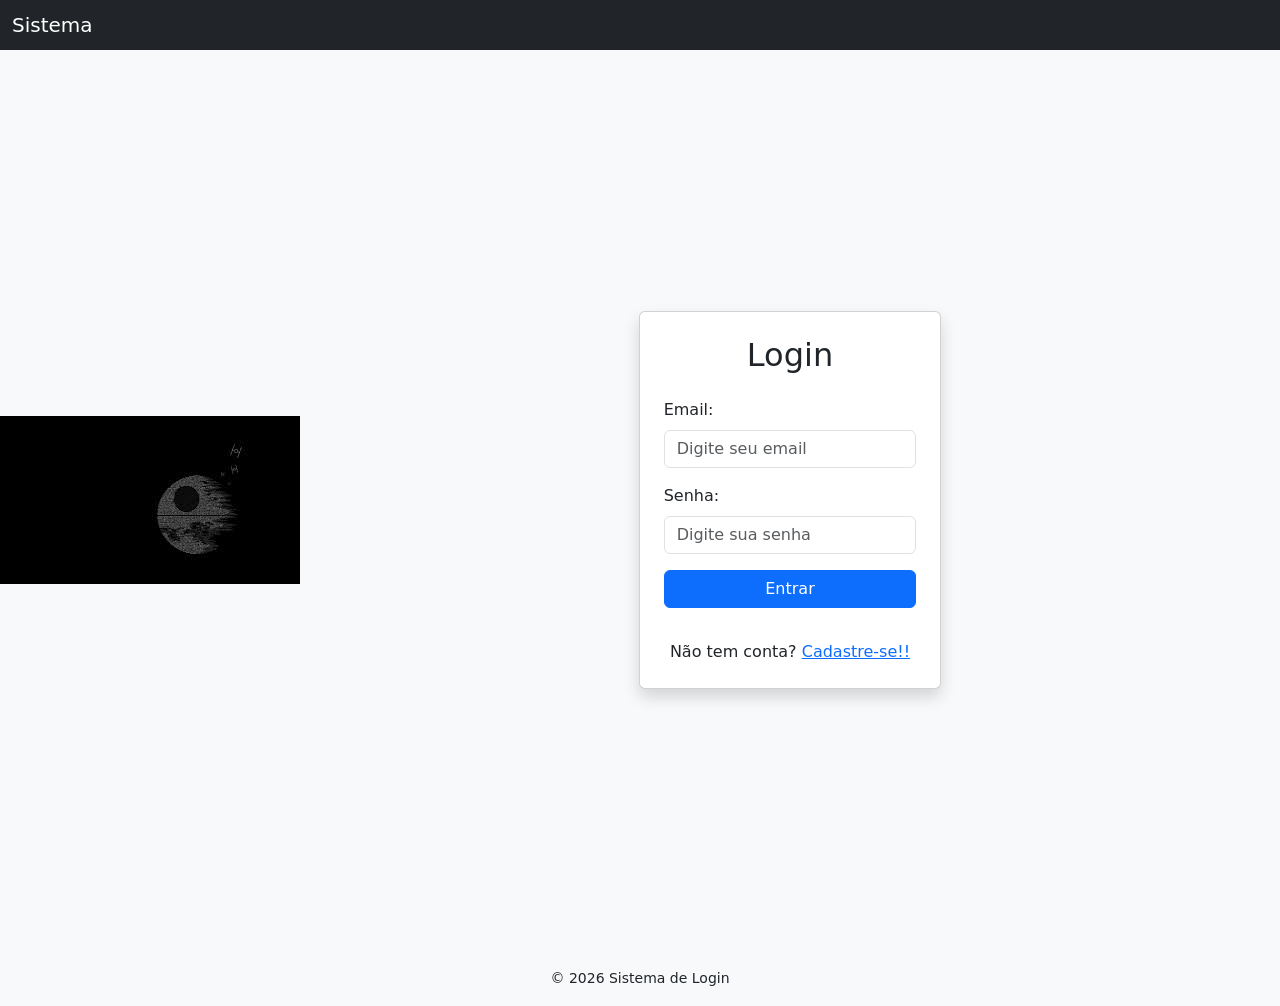
==== index.html @ c141e52c "add - adicionei uma nova pasta de imagens para começarmos a configurar o site" ====
<!DOCTYPE html>
<html lang="pt-br">
<head>
    <meta charset="UTF-8">
    <meta name="viewport" content="width=device-width, initial-scale=1.0">
    <title>Sistema de Login</title>

   
    <link href="https://cdn.jsdelivr.net/npm/bootstrap@5.3.3/dist/css/bootstrap.min.css" rel="stylesheet">
</head>

<body class="bg-light">

    <header>
        <nav class="navbar navbar-dark bg-dark">
            <div class="container-fluid">
                <span class="navbar-brand mb-0 h1">Sistema</span>
            </div>
        </nav>
    </header>

    <main class="d-flex justify-content-center align-items-center vh-100">
        <div>
            <img src="assets/estrela-da-morte" alt="">
        </div>
        <div class="container">
            <div class="row justify-content-center">
                <div class="col-md-4">

                    <div class="card shadow p-4">
                        <h2 class="text-center mb-4">Login</h2>

                        <form id="form-login">

                            <div class="mb-3">
                                <label for="email" class="form-label">Email:</label>
                                <input type="email" class="form-control" id="email" placeholder="Digite seu email">
                            </div>

                            <div class="mb-3">
                                <label for="senha" class="form-label">Senha:</label>
                                <input type="password" class="form-control" id="senha" placeholder="Digite sua senha">
                            </div>

                            <button id="botao-envio" type="submit" class="btn btn-primary w-100">
                                Entrar
                            </button>

                        </form>

                        <div id="mensagem" class="mt-3 text-center"></div>

                        <div class="text-center mt-3">
                            <p class="mb-0">Não tem conta? <a href="#" id="toggle">Cadastre-se!!</a></p>
                        </div>

                    </div>

                </div>
            </div>
        </div>
    </main>

    <footer class="text-center py-3">
        <small>© 2026 Sistema de Login</small>
    </footer>

    <script src="scripts/script.js"></script>
    <script src="https://cdn.jsdelivr.net/npm/bootstrap@5.3.3/dist/js/bootstrap.bundle.min.js"></script>

</body>
</html>
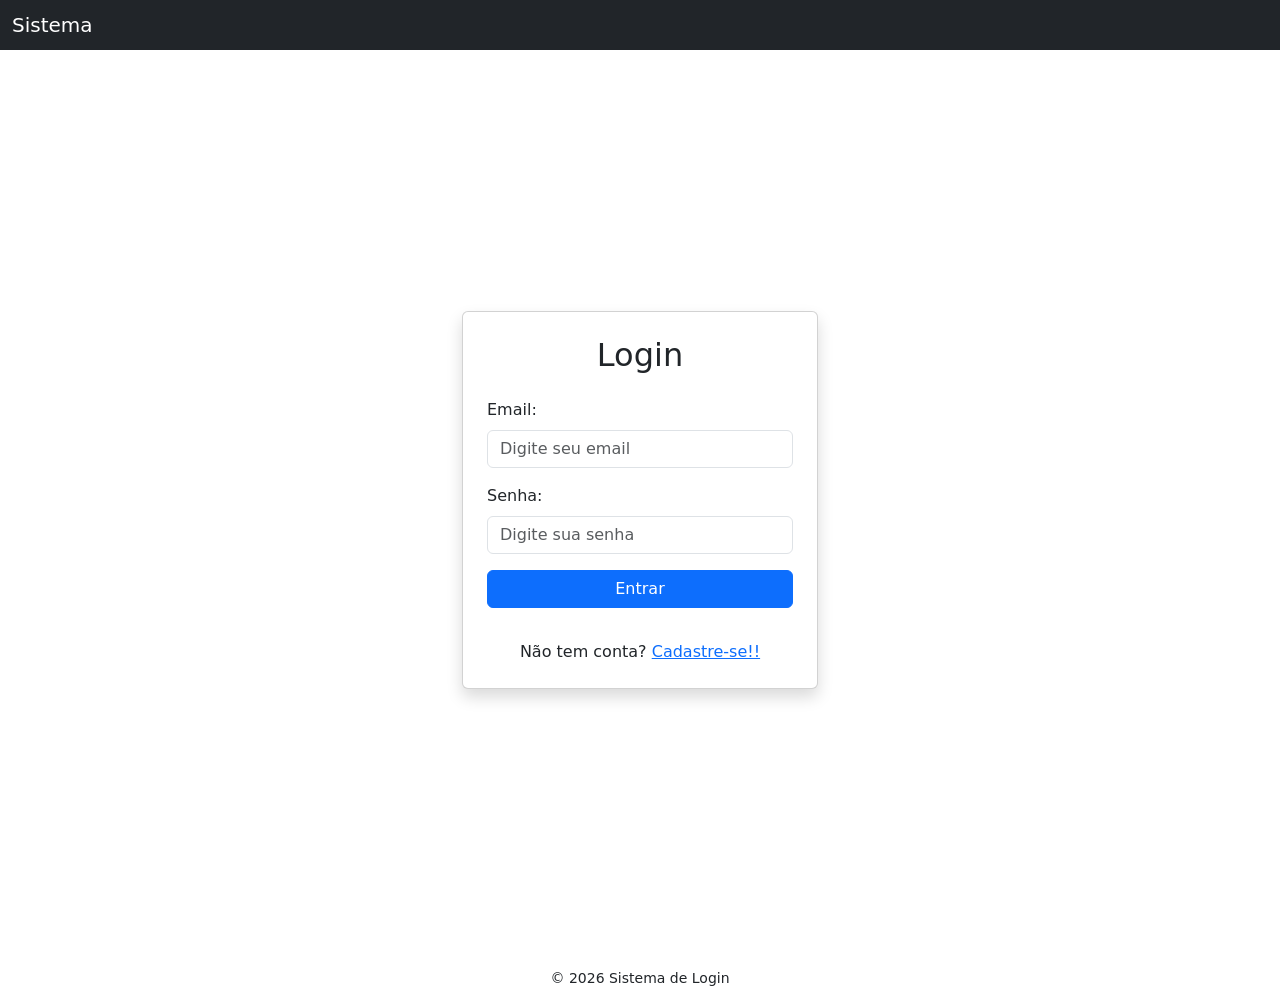
==== commit 978e905a: "add - imagem da estrela da morte no fundo" ====
--- a/index.html
+++ b/index.html
@@ -9,7 +9,7 @@
     <link href="https://cdn.jsdelivr.net/npm/bootstrap@5.3.3/dist/css/bootstrap.min.css" rel="stylesheet">
 </head>
 
-<body class="bg-light">
+<body>
 
     <header>
         <nav class="navbar navbar-dark bg-dark">
@@ -20,9 +20,6 @@
     </header>
 
     <main class="d-flex justify-content-center align-items-center vh-100">
-        <div>
-            <img src="assets/estrela-da-morte" alt="">
-        </div>
         <div class="container">
             <div class="row justify-content-center">
                 <div class="col-md-4">
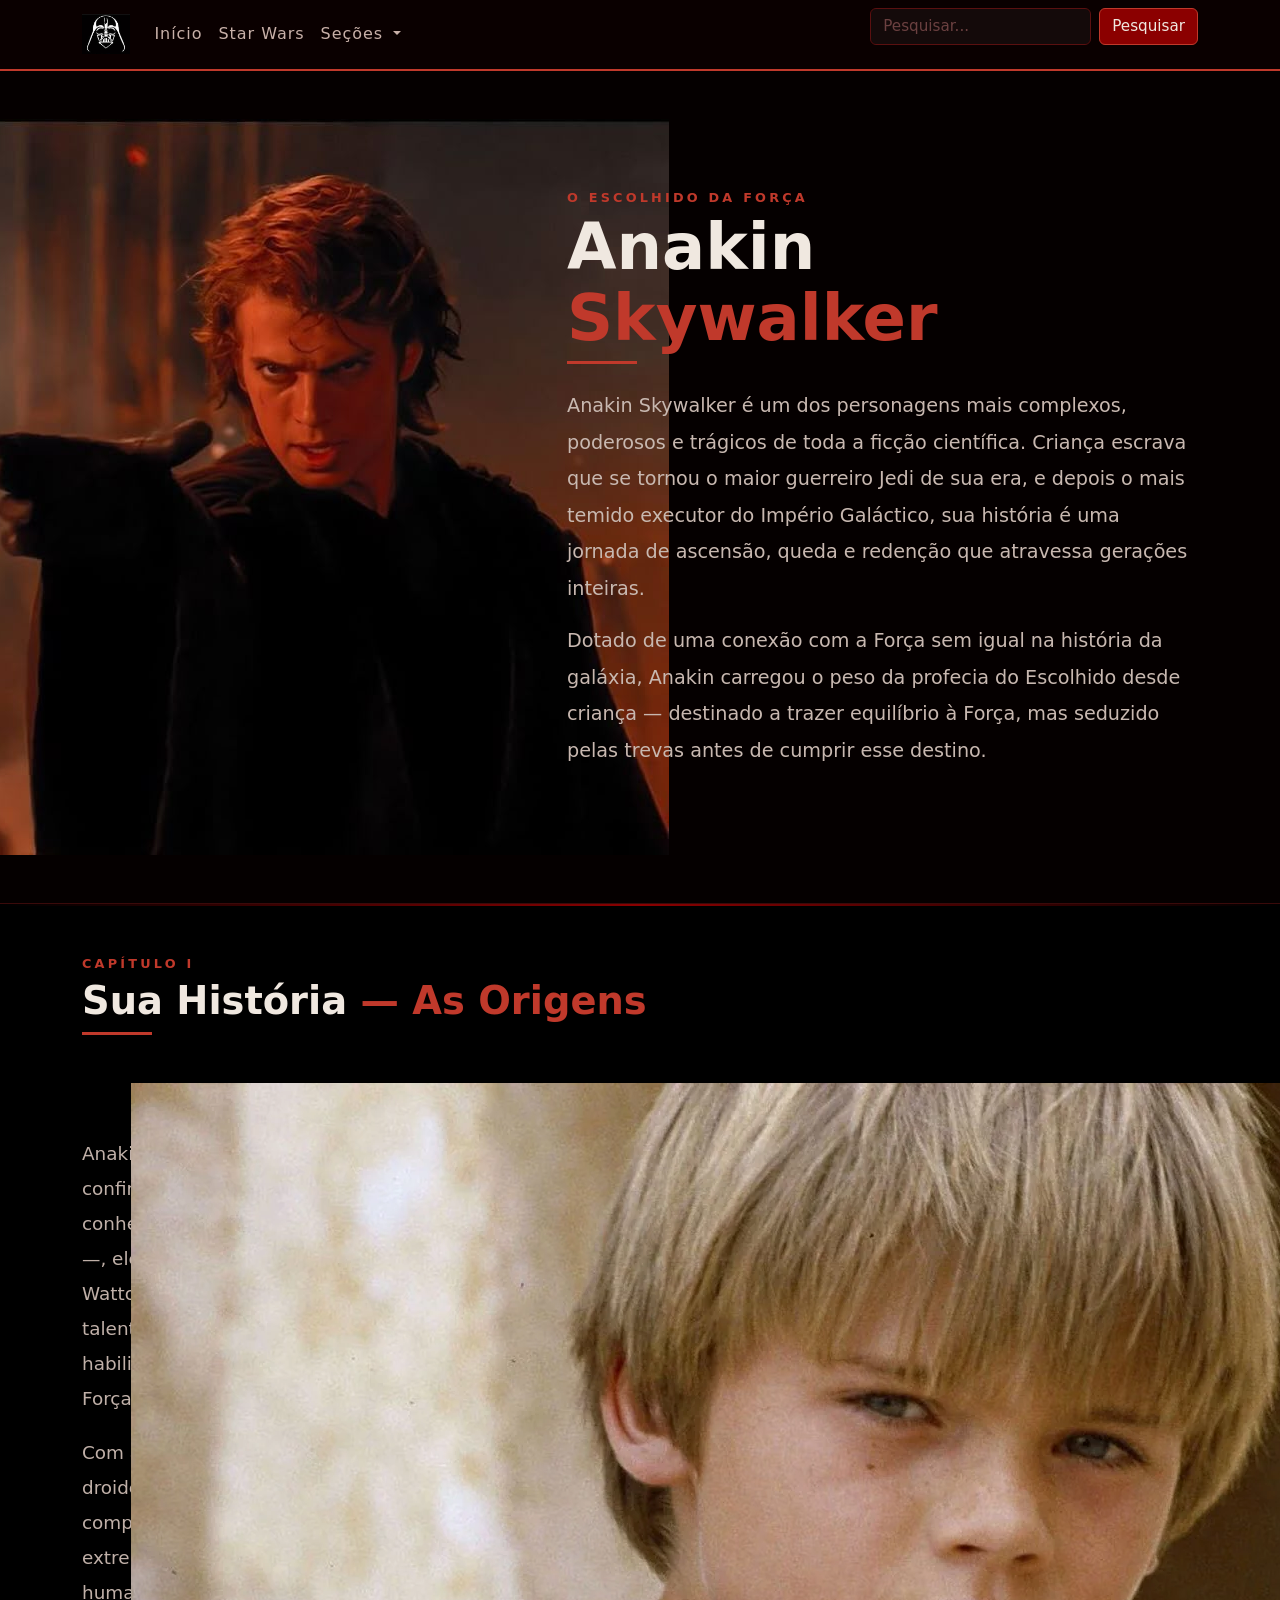
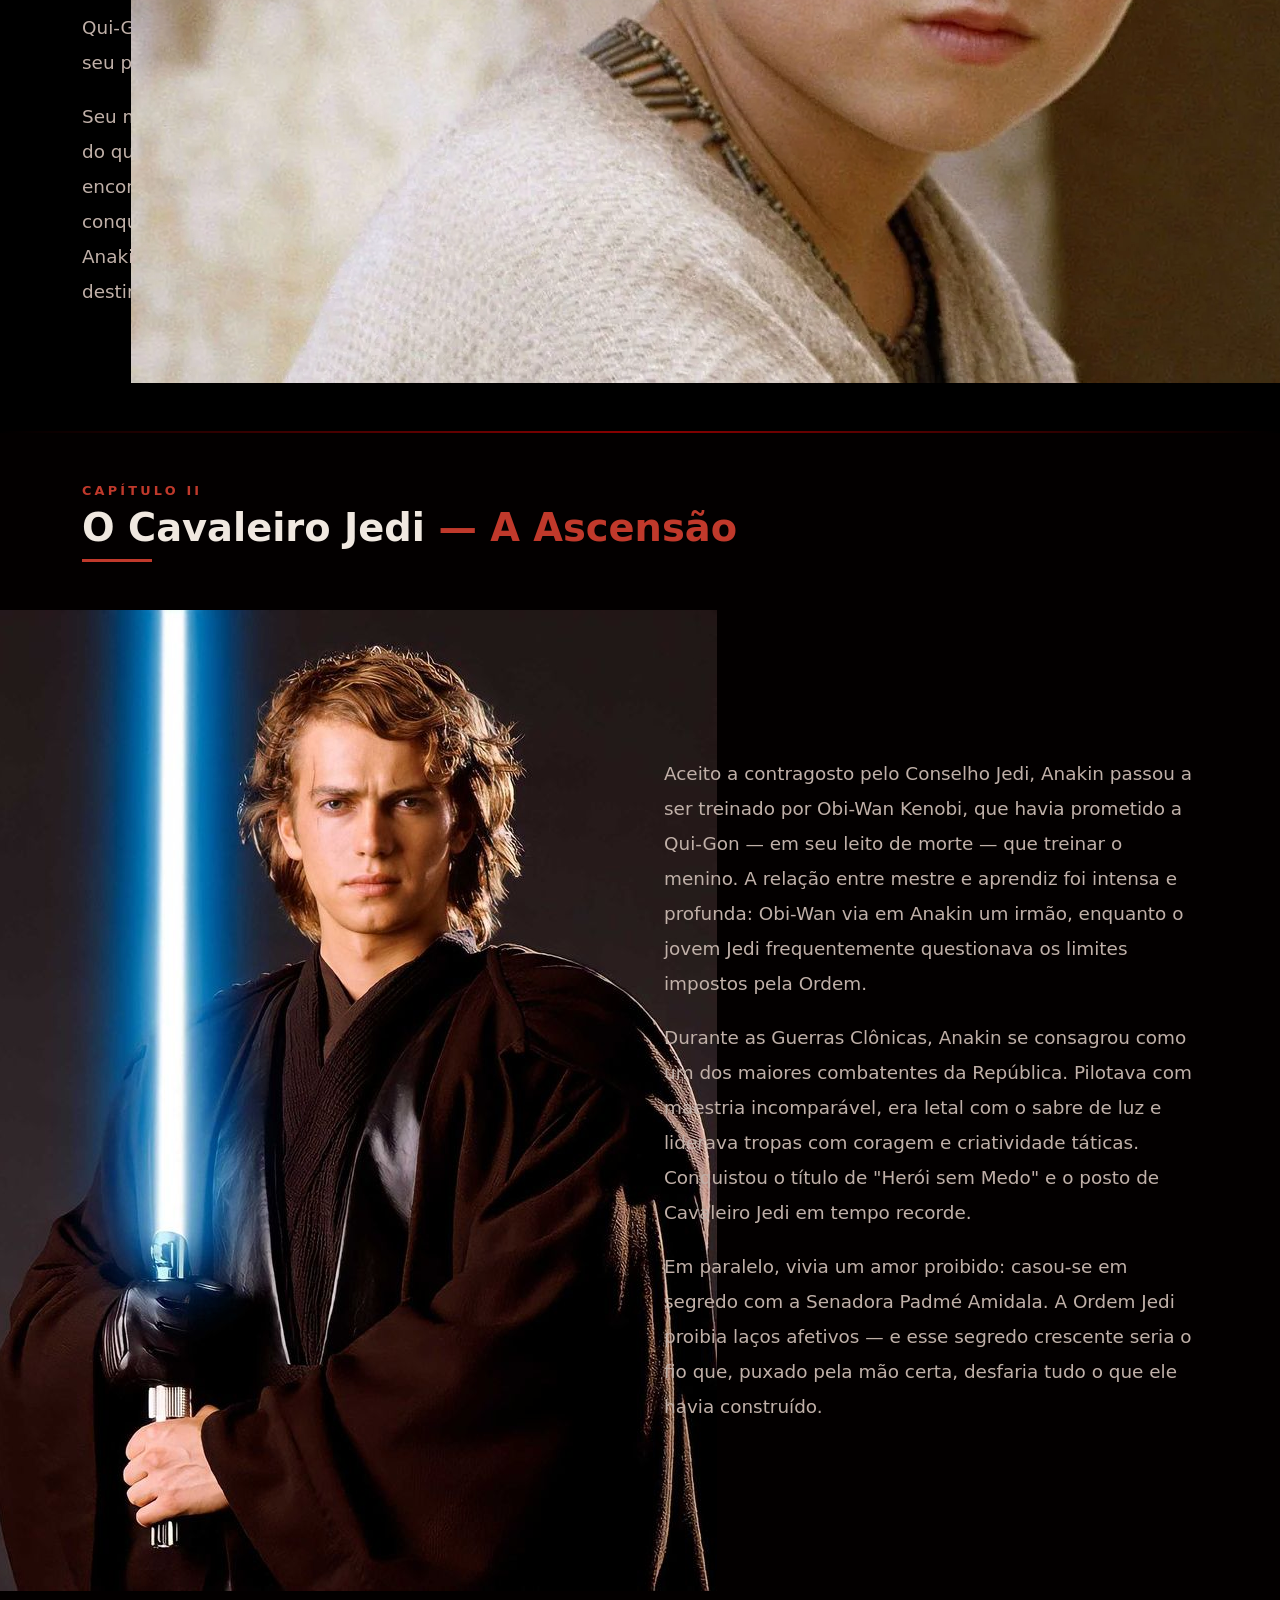
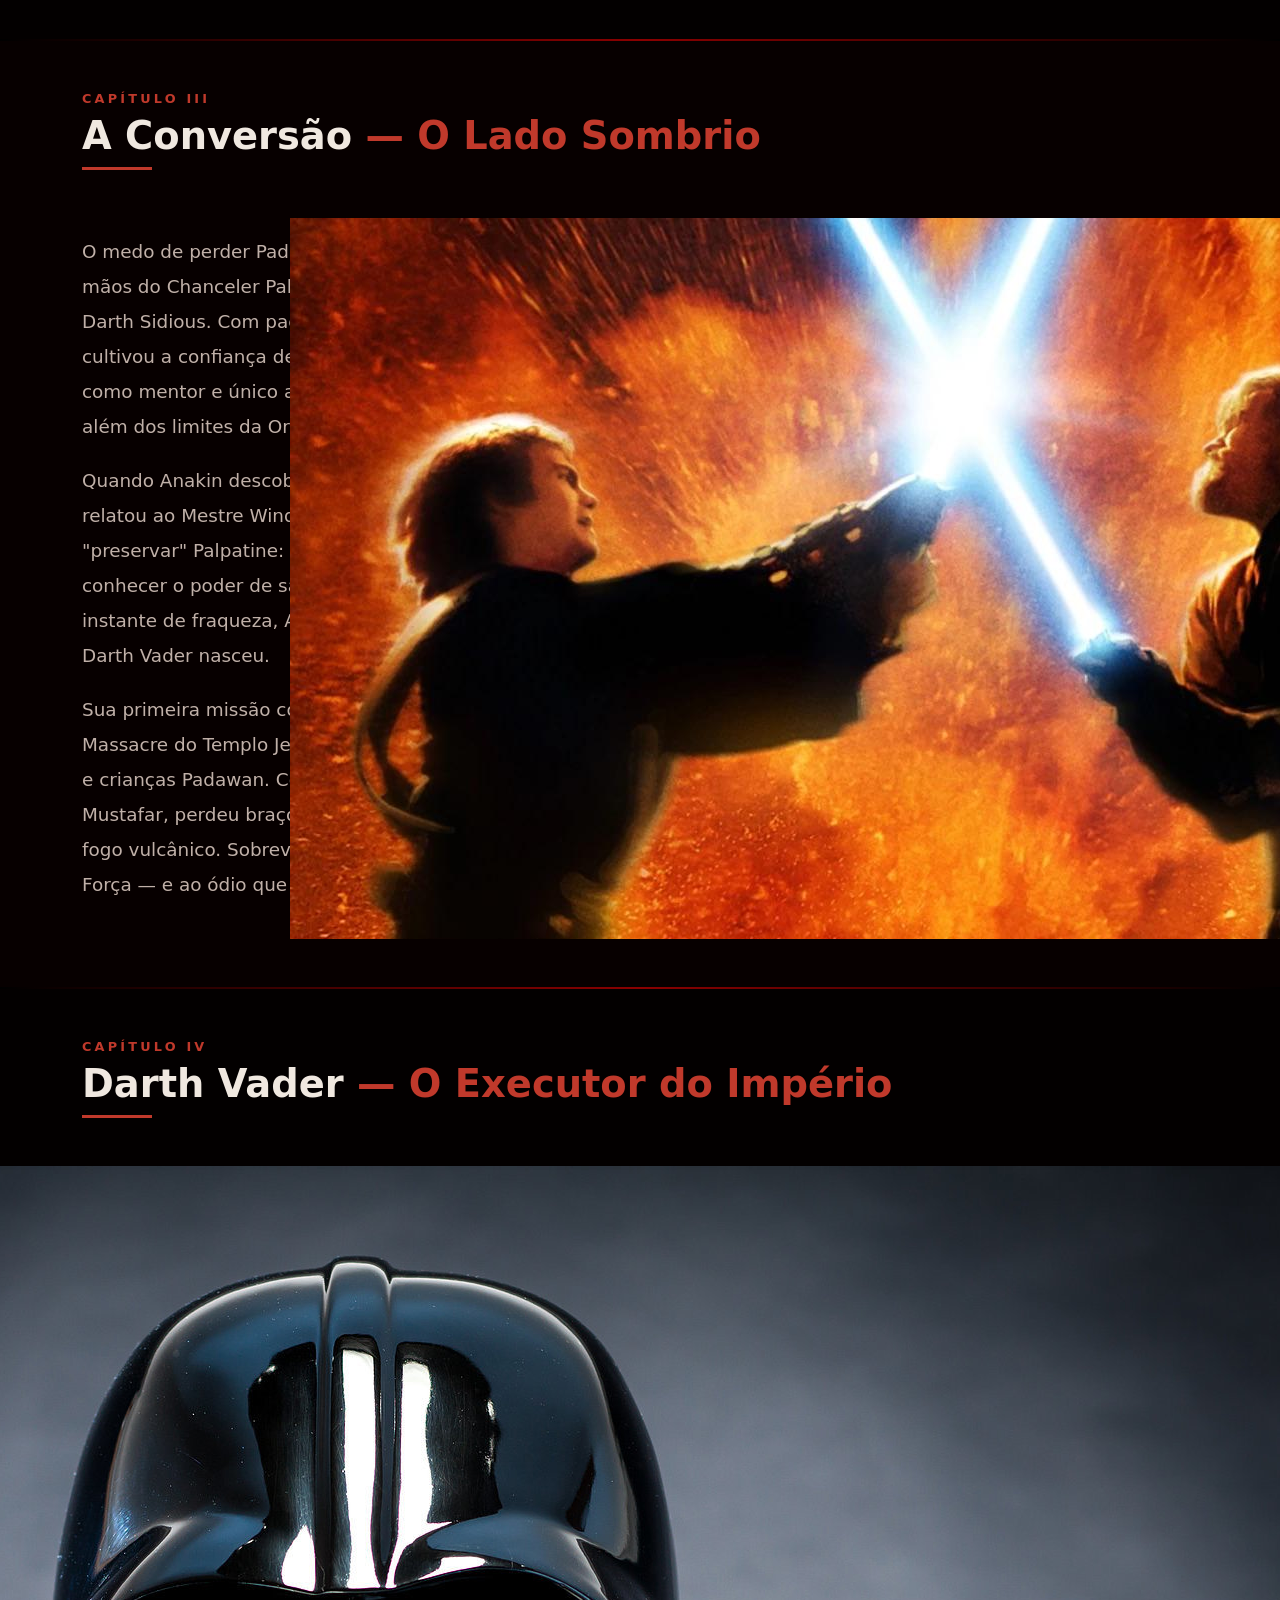
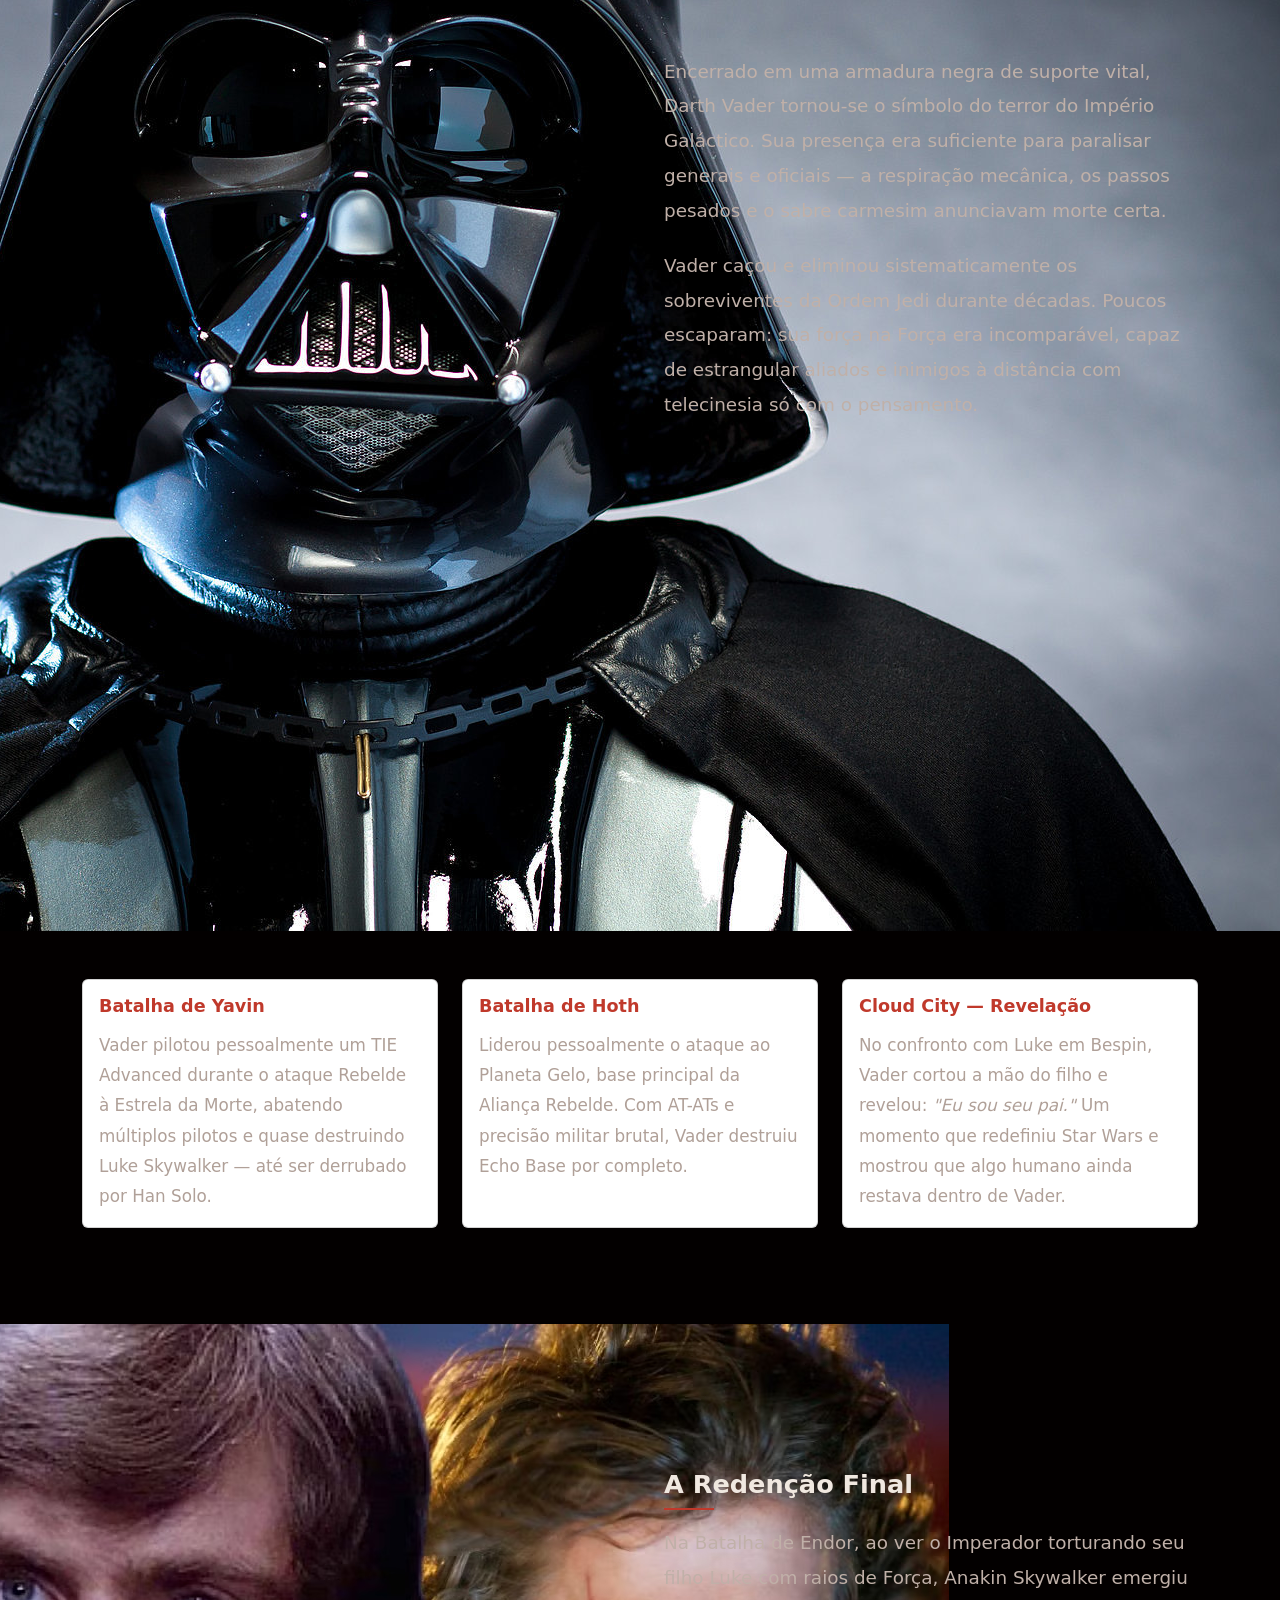
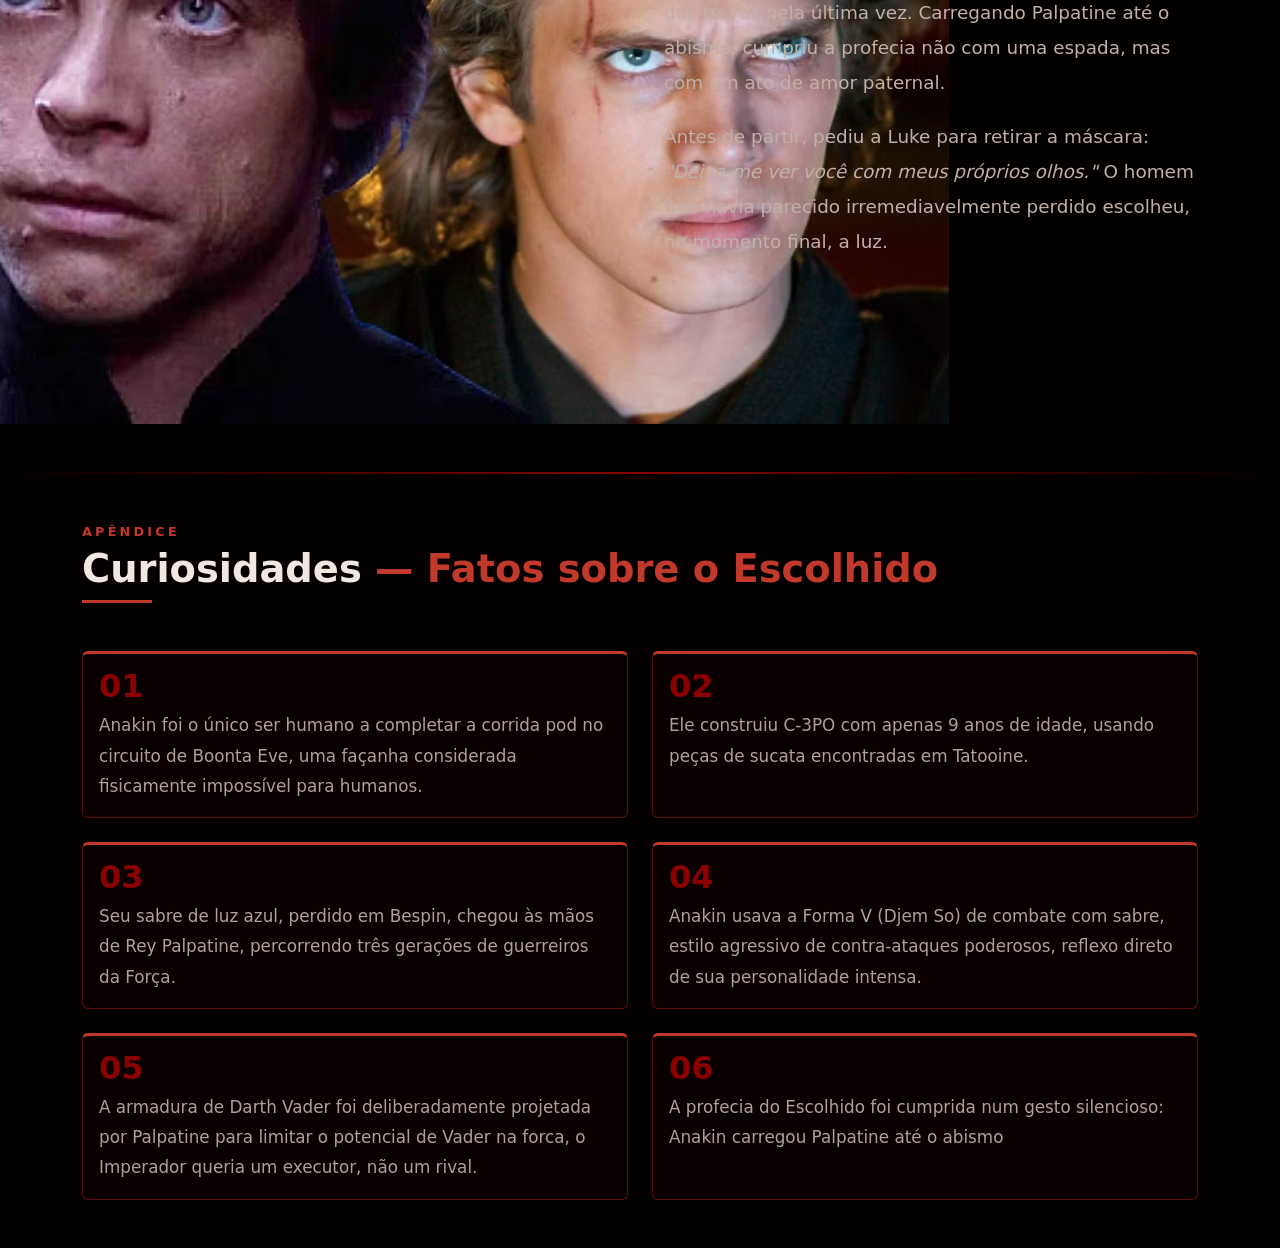
==== commit ffa07ba9: "upd - mudei o nome da pasta, agora so falta o login" ====
--- a/index.html
+++ b/index.html
@@ -1,69 +1,384 @@
-<!DOCTYPE html>
 <html lang="pt-br">
 <head>
     <meta charset="UTF-8">
     <meta name="viewport" content="width=device-width, initial-scale=1.0">
-    <title>Sistema de Login</title>
-
-   
-    <link href="https://cdn.jsdelivr.net/npm/bootstrap@5.3.3/dist/css/bootstrap.min.css" rel="stylesheet">
+    <title>Anakin Skywalker</title>
+    <link href="https://cdn.jsdelivr.net/npm/bootstrap@5.3.8/dist/css/bootstrap.min.css" rel="stylesheet"
+        integrity="sha384-sRIl4kxILFvY47J16cr9ZwB07vP4J8+LH7qKQnuqkuIAvNWLzeN8tE5YBujZqJLB" crossorigin="anonymous">
+    <link rel="stylesheet" href="style.css">
 </head>
-
-<body>
-
-    <header>
-        <nav class="navbar navbar-dark bg-dark">
-            <div class="container-fluid">
-                <span class="navbar-brand mb-0 h1">Sistema</span>
-            </div>
-        </nav>
-    </header>
-
-    <main class="d-flex justify-content-center align-items-center vh-100">
-        <div class="container">
-            <div class="row justify-content-center">
+<body id="body-main">
+
+    <!-- NAVBAR -->
+    <nav class="navbar navbar-expand-lg navbar-dark" id="navbar-main">
+        <div class="container">
+            <a class="navbar-brand" href="home.html">
+                <img src="assets/download.jpg" alt="Logo" height="40">
+            </a>
+            <button class="navbar-toggler" type="button" data-bs-toggle="collapse"
+                data-bs-target="#navbarContent" aria-controls="navbarContent"
+                aria-expanded="false" aria-label="Toggle navigation">
+                <span class="navbar-toggler-icon"></span>
+            </button>
+            <div class="collapse navbar-collapse" id="navbarContent">
+                <ul class="navbar-nav me-auto mb-2 mb-lg-0">
+                    <li class="nav-item">
+                        <a class="nav-link" href="home.html">Início</a>
+                    </li>
+                    <li class="nav-item">
+                        <a class="nav-link" href="#">Star Wars</a>
+                    </li>
+                    <li class="nav-item dropdown">
+                        <a class="nav-link dropdown-toggle" href="#" id="navbarDropdown"
+                            role="button" data-bs-toggle="dropdown" aria-expanded="false">
+                            Seções
+                        </a>
+                        <ul class="dropdown-menu" id="dropdown-menu" aria-labelledby="navbarDropdown">
+                            <li><a class="dropdown-item" href="presentation.html">Apresentação</a></li>
+                            <li><a class="dropdown-item" href="#">Origem</a></li>
+                            <li><a class="dropdown-item" href="#">A Queda</a></li>
+                            <li><a class="dropdown-item" href="#">Fórum</a></li>
+                        </ul>
+                    </li>
+                </ul>
+                <form class="d-flex">
+                    <input class="form-control me-2" type="search" placeholder="Pesquisar..." aria-label="Search">
+                    <button class="btn" id="btn-search" type="submit">Pesquisar</button>
+                </form>
+            </div>
+        </div>
+    </nav>
+
+    <!-- O ESCOLHIDOOOO -->
+    <section id="hero" class="py-5">
+        <div class="container">
+            <div class="row align-items-center g-5">
+                <div class="col-md-5 text-center">
+                    <div class="img-flex d-flex align-items-center justify-content-center" id="hero-img">
+                       <img src="assets/anakin.bravo.jpg" alt="">
+                    </div>
+                </div>
+                <div class="col-md-7">
+                    <p class="section-label">O ESCOLHIDO DA FORÇA</p>
+                    <h1 id="hero-title">Anakin<br><span id="hero-surname">Skywalker</span></h1>
+                    <div class="red-line mb-4"></div>
+                    <p class="lead-text">
+                        Anakin Skywalker é um dos personagens mais complexos, poderosos e trágicos de toda a ficção científica.
+                        Criança escrava que se tornou o maior guerreiro Jedi de sua era, e depois o mais temido executor do Império Galáctico,
+                        sua história é uma jornada de ascensão, queda e redenção que atravessa gerações inteiras.
+                    </p>
+                    <p class="lead-text">
+                        Dotado de uma conexão com a Força sem igual na história da galáxia, Anakin carregou o peso da profecia do Escolhido
+                        desde criança — destinado a trazer equilíbrio à Força, mas seduzido pelas trevas antes de cumprir esse destino.
+                    </p>
+                </div>
+            </div>
+        </div>
+    </section>
+
+    <div class="section-divider"></div>
+
+    <!-- SEÇÃO 1: SUA HISTÓRIA -->
+    <section id="historia" class="py-5">
+        <div class="container">
+            <div class="row mb-4">
+                <div class="col-12">
+                    <p class="section-label">CAPÍTULO I</p>
+                    <h2 class="section-title">Sua História <span class="red-text">— As Origens</span></h2>
+                    <div class="red-line mb-4"></div>
+                </div>
+            </div>
+            <div class="row align-items-center g-5">
+                <div class="col-md-6">
+                    <p class="body-text">
+                        Anakin nasceu em Tatooine, um planeta desértico nos confins da Galáxia, filho de Shmi Skywalker.
+                        Sem pai conhecido — acredita-se que a própria Força o concebeu —, ele e sua mãe viviam
+                        como escravos do Toydarian Watto, em Mos Espa. Desde cedo, Anakin mostrava talentos inexplicáveis:
+                        reflexos sobre-humanos, habilidade inata com mecânica e uma sensibilidade à Força que
+                        nenhum ser vivo havia demonstrado antes.
+                    </p>
+                    <p class="body-text">
+                        Com apenas nove anos, Anakin já havia construído o droide de protocolo C-3PO a partir de
+                        peças de sucata, e competia em corridas de pod — modalidade extremamente perigosa, considerada
+                        impossível para humanos. Foi durante a corrida de Boonta Eve que o Jedi Qui-Gon Jinn o
+                        descobriu, reconhecendo imediatamente seu potencial extraordinário.
+                    </p>
+                    <p class="body-text">
+                        Seu midichlorian count superava 20.000 por célula, mais do que o próprio Mestre Yoda.
+                        Qui-Gon acreditou ter encontrado o Escolhido da antiga profecia Jedi. Após conquistar
+                        sua liberdade em uma aposta arriscada, Anakin deixou Tatooine — e sua mãe — rumo a um destino muito maior.
+                    </p>
+                </div>
+                <div class="col-md-6">
+                    <div class="img-flex d-flex align-items-center justify-content-center">
+                       <img src="assets/anakin.crianca.webp" alt="">
+                    </div>
+                </div>
+            </div>
+        </div>
+    </section>
+
+    <div class="section-divider"></div>
+
+    <!-- SEÇÃO 2: O CAVALEIRO JEDI -->
+    <section id="jedi" class="py-5">
+        <div class="container">
+            <div class="row mb-4">
+                <div class="col-12">
+                    <p class="section-label">CAPÍTULO II</p>
+                    <h2 class="section-title">O Cavaleiro Jedi <span class="red-text">— A Ascensão</span></h2>
+                    <div class="red-line mb-4"></div>
+                </div>
+            </div>
+            <div class="row align-items-center g-5">
+                <div class="col-md-6 order-md-2">
+                    <p class="body-text">
+                        Aceito a contragosto pelo Conselho Jedi, Anakin passou a ser treinado por Obi-Wan Kenobi,
+                        que havia prometido a Qui-Gon — em seu leito de morte — que treinar o menino. A relação entre
+                        mestre e aprendiz foi intensa e profunda: Obi-Wan via em Anakin um irmão, enquanto o jovem
+                        Jedi frequentemente questionava os limites impostos pela Ordem.
+                    </p>
+                    <p class="body-text">
+                        Durante as Guerras Clônicas, Anakin se consagrou como um dos maiores combatentes da
+                        República. Pilotava com maestria incomparável, era letal com o sabre de luz e liderava
+                        tropas com coragem e criatividade táticas. Conquistou o título de "Herói sem Medo"
+                        e o posto de Cavaleiro Jedi em tempo recorde.
+                    </p>
+                    <p class="body-text">
+                        Em paralelo, vivia um amor proibido: casou-se em segredo com a Senadora Padmé Amidala.
+                        A Ordem Jedi proibia laços afetivos — e esse segredo crescente seria o fio que, puxado
+                        pela mão certa, desfaria tudo o que ele havia construído.
+                    </p>
+                </div>
+                <div class="col-md-6 order-md-1">
+                    <div class="img-flex d-flex align-items-center justify-content-center">
+                       <img src="assets/anakin.jedi.jpg" alt="">
+                    </div>
+                </div>
+            </div>
+        </div>
+    </section>
+
+    <div class="section-divider"></div>
+
+    <!-- SEÇÃO 3: A QUEDA -->
+    <section id="queda" class="py-5">
+        <div class="container">
+            <div class="row mb-4">
+                <div class="col-12">
+                    <p class="section-label">CAPÍTULO III</p>
+                    <h2 class="section-title">A Conversão <span class="red-text">— O Lado Sombrio</span></h2>
+                    <div class="red-line mb-4"></div>
+                </div>
+            </div>
+            <div class="row align-items-center g-5">
+                <div class="col-md-6">
+                    <p class="body-text">
+                        O medo de perder Padmé tornou-se a arma perfeita nas mãos do Chanceler Palpatine,
+                        na verdade o Lorde Sith Darth Sidious. Com paciência calculada, Palpatine cultivou
+                        a confiança de Anakin por anos, posicionando-se como mentor e único aliado capaz
+                        de compreendê-lo além dos limites da Ordem Jedi.
+                    </p>
+                    <p class="body-text">
+                        Quando Anakin descobriu que Palpatine era um Sith, relatou ao Mestre Windu — mas interveio
+                        na luta para "preservar" Palpatine: a única pessoa que afirmava conhecer o poder de salvar
+                        alguém da morte. Naquele instante de fraqueza, Anakin Skywalker morreu — e Darth Vader nasceu.
+                    </p>
+                    <p class="body-text">
+                        Sua primeira missão como Sith foi devastadora: liderou o Massacre do Templo Jedi,
+                        eliminando mestres, cavaleiros e crianças Padawan. Confrontado por Obi-Wan em Mustafar,
+                        perdeu braços, pernas e foi consumido pelo fogo vulcânico. Sobreviveu apenas graças
+                        ao poder da Força — e ao ódio que agora o sustentava.
+                    </p>
+                </div>
+                <div class="col-md-6">
+                    <div class="img-flex d-flex align-items-center justify-content-center">
+                      <img src="assets/a-queda-em-mustafar.jpeg" alt="">
+                    </div>
+                </div>
+            </div>
+        </div>
+    </section>
+
+    <div class="section-divider"></div>
+
+    <!-- SEÇÃO 4: DARTH VADER -->
+    <section id="vader" class="py-5">
+        <div class="container">
+            <div class="row mb-4">
+                <div class="col-12">
+                    <p class="section-label">CAPÍTULO IV</p>
+                    <h2 class="section-title">Darth Vader <span class="red-text">— O Executor do Império</span></h2>
+                    <div class="red-line mb-4"></div>
+                </div>
+            </div>
+            <div class="row align-items-center g-5 mb-5">
+                <div class="col-md-6 order-md-2">
+                    <p class="body-text">
+                        Encerrado em uma armadura negra de suporte vital, Darth Vader tornou-se o símbolo do terror
+                        do Império Galáctico. Sua presença era suficiente para paralisar generais e oficiais —
+                        a respiração mecânica, os passos pesados e o sabre carmesim anunciavam morte certa.
+                    </p>
+                    <p class="body-text">
+                        Vader caçou e eliminou sistematicamente os sobreviventes da Ordem Jedi durante décadas.
+                        Poucos escaparam: sua força na Força era incomparável, capaz de estrangular aliados
+                        e inimigos à distância com telecinesia só com o pensamento.
+                    </p>
+                </div>
+                <div class="col-md-6 order-md-1">
+                    <div class="img-flex d-flex align-items-center justify-content-center">
+                        <img src="assets/darth.vader.jpg" alt="darth vader malvadao">
+                    </div>
+                </div>
+            </div>
+
+            <div class="row g-4">
                 <div class="col-md-4">
-
-                    <div class="card shadow p-4">
-                        <h2 class="text-center mb-4">Login</h2>
-
-                        <form id="form-login">
-
-                            <div class="mb-3">
-                                <label for="email" class="form-label">Email:</label>
-                                <input type="email" class="form-control" id="email" placeholder="Digite seu email">
-                            </div>
-
-                            <div class="mb-3">
-                                <label for="senha" class="form-label">Senha:</label>
-                                <input type="password" class="form-control" id="senha" placeholder="Digite sua senha">
-                            </div>
-
-                            <button id="botao-envio" type="submit" class="btn btn-primary w-100">
-                                Entrar
-                            </button>
-
-                        </form>
-
-                        <div id="mensagem" class="mt-3 text-center"></div>
-
-                        <div class="text-center mt-3">
-                            <p class="mb-0">Não tem conta? <a href="#" id="toggle">Cadastre-se!!</a></p>
-                        </div>
-
-                    </div>
-
-                </div>
-            </div>
-        </div>
-    </main>
-
-    <footer class="text-center py-3">
-        <small>© 2026 Sistema de Login</small>
-    </footer>
-
+                    <div class="card h-100" id="card-obra1">
+                        <div class="card-body">
+                            <h5 class="card-title card-title-red">Batalha de Yavin</h5>
+                            <p class="card-text card-body-text">
+                                Vader pilotou pessoalmente um TIE Advanced durante o ataque Rebelde à Estrela da Morte,
+                                abatendo múltiplos pilotos e quase destruindo Luke Skywalker — até ser derrubado por Han Solo.
+                            </p>
+                        </div>
+                    </div>
+                </div>
+                <div class="col-md-4">
+                    <div class="card h-100" id="card-obra2">
+                        <div class="card-body">
+                            <h5 class="card-title card-title-red">Batalha de Hoth</h5>
+                            <p class="card-text card-body-text">
+                                Liderou pessoalmente o ataque ao Planeta Gelo, base principal da Aliança Rebelde.
+                                Com AT-ATs e precisão militar brutal, Vader destruiu Echo Base por completo.
+                            </p>
+                        </div>
+                    </div>
+                </div>
+                <div class="col-md-4">
+                    <div class="card h-100" id="card-obra3">
+                        <div class="card-body">
+                            <h5 class="card-title card-title-red">Cloud City — Revelação</h5>
+                            <p class="card-text card-body-text">
+                                No confronto com Luke em Bespin, Vader cortou a mão do filho e revelou:
+                                <em>"Eu sou seu pai."</em> Um momento que redefiniu Star Wars e mostrou que
+                                algo humano ainda restava dentro de Vader.
+                            </p>
+                        </div>
+                    </div>
+                </div>
+            </div>
+
+            <div class="row mt-5 align-items-center g-5">
+                <div class="col-md-6">
+                    <div class="img-flex d-flex align-items-center justify-content-center">
+                       <img src="assets/amigos-inimigos.avif" alt="">
+                    </div>
+                </div>
+                <div class="col-md-6">
+                    <h4 class="subsection-title">A Redenção Final</h4>
+                    <div class="red-line-sm mb-3"></div>
+                    <p class="body-text">
+                        Na Batalha de Endor, ao ver o Imperador torturando seu filho Luke com raios de Força,
+                        Anakin Skywalker emergiu das trevas pela última vez. Carregando Palpatine até o abismo,
+                        cumpriu a profecia não com uma espada, mas com um ato de amor paternal.
+                    </p>
+                    <p class="body-text">
+                        Antes de partir, pediu a Luke para retirar a máscara: <em>"Deixa-me ver você com meus
+                        próprios olhos."</em> O homem que havia parecido irremediavelmente perdido escolheu,
+                        no momento final, a luz.
+                    </p>
+                </div>
+            </div>
+        </div>
+    </section>
+
+    <div class="section-divider"></div>
+
+    <!-- SEÇÃO 5: CURIOSIDADES -->
+    <section id="curiosidades" class="py-5">
+        <div class="container">
+            <div class="row mb-4">
+                <div class="col-12">
+                    <p class="section-label">APÊNDICE</p>
+                    <h2 class="section-title">Curiosidades <span class="red-text">— Fatos sobre o Escolhido</span></h2>
+                    <div class="red-line mb-4"></div>
+                </div>
+            </div>
+            <div class="row g-4">
+                <div class="col-md-6">
+                    <div class="card h-100 curio-card">
+                        <div class="card-body">
+                            <h6 class="curio-number">01</h6>
+                            <p class="card-text card-body-text">
+                                Anakin foi o único ser humano a completar a corrida pod no circuito de Boonta Eve,
+                                uma façanha considerada fisicamente impossível para humanos.
+                            </p>
+                        </div>
+                    </div>
+                </div>
+                <div class="col-md-6">
+                    <div class="card h-100 curio-card">
+                        <div class="card-body">
+                            <h6 class="curio-number">02</h6>
+                            <p class="card-text card-body-text">
+                                Ele construiu C-3PO com apenas 9 anos de idade, usando peças de sucata encontradas
+                                em Tatooine.
+                            </p>
+                        </div>
+                    </div>
+                </div>
+                <div class="col-md-6">
+                    <div class="card h-100 curio-card">
+                        <div class="card-body">
+                            <h6 class="curio-number">03</h6>
+                            <p class="card-text card-body-text">
+                                Seu sabre de luz azul, perdido em Bespin, chegou às mãos de Rey Palpatine,
+                                percorrendo três gerações de guerreiros da Força.
+                            </p>
+                        </div>
+                    </div>
+                </div>
+                <div class="col-md-6">
+                    <div class="card h-100 curio-card">
+                        <div class="card-body">
+                            <h6 class="curio-number">04</h6>
+                            <p class="card-text card-body-text">
+                                Anakin usava a Forma V (Djem So) de combate com sabre, estilo agressivo de
+                                contra-ataques poderosos, reflexo direto de sua personalidade intensa.
+                            </p>
+                        </div>
+                    </div>
+                </div>
+                <div class="col-md-6">
+                    <div class="card h-100 curio-card">
+                        <div class="card-body">
+                            <h6 class="curio-number">05</h6>
+                            <p class="card-text card-body-text">
+                                A armadura de Darth Vader foi deliberadamente projetada por Palpatine para limitar
+                                o potencial de Vader na forca, o Imperador queria um executor, não um rival.
+                            </p>
+                        </div>
+                    </div>
+                </div>
+                <div class="col-md-6">
+                    <div class="card h-100 curio-card">
+                        <div class="card-body">
+                            <h6 class="curio-number">06</h6>
+                            <p class="card-text card-body-text">
+                                A profecia do Escolhido foi cumprida num gesto silencioso: Anakin carregou Palpatine
+                                até o abismo
+                            </p>
+                        </div>
+                    </div>
+                </div>
+            </div>
+        </div>
+    </section>
+
+    <script src="https://cdn.jsdelivr.net/npm/bootstrap@5.0.2/dist/js/bootstrap.bundle.min.js"
+        integrity="sha384-MrcW6ZMFYlzcLA8Nl+NtUVF0sA7MsXsP1UyJoMp4YLEuNSfAP+JcXn/tWtIaxVXM"
+        crossorigin="anonymous"></script>
     <script src="scripts/script.js"></script>
-    <script src="https://cdn.jsdelivr.net/npm/bootstrap@5.3.3/dist/js/bootstrap.bundle.min.js"></script>
-
 </body>
 </html>
--- a/style.css
+++ b/style.css
@@ -0,0 +1,225 @@
+/* CONFIGURAÇÕES GERAIS */
+
+body#body-main {
+    background-color: #000000;
+    color: #e0d4cc;
+    overflow-y: scroll;
+}
+
+
+/* NAVBAR */
+
+#navbar-main {
+    background-color: #0a0000 !important;
+    border-bottom: 2px solid #c0392b;
+}
+
+.nav-link {
+    color: #c8b0a8 !important;
+    font-size: 1rem;
+    letter-spacing: 0.06em;
+}
+
+.nav-link:hover {
+    color: #ffffff !important;
+}
+
+#dropdown-menu {
+    background-color: #0d0000;
+    border: 1px solid #8b0000;
+}
+
+#dropdown-menu .dropdown-item {
+    color: #c8b0a8;
+    font-size: 0.95rem;
+}
+
+#dropdown-menu .dropdown-item:hover {
+    background-color: rgba(192, 57, 43, 0.25);
+    color: #ffffff;
+}
+
+#btn-search {
+    background-color: #8b0000;
+    color: #f0e8e0;
+    border: 1px solid #c0392b;
+    font-size: 0.95rem;
+}
+
+#btn-search:hover {
+    background-color: #c0392b;
+    color: #ffffff;
+}
+
+.form-control {
+    background-color: rgba(255, 255, 255, 0.04);
+    border: 1px solid #5a1010;
+    color: #e0d4cc;
+    font-size: 0.95rem;
+}
+
+.form-control::placeholder {
+    color: #6b4040;
+}
+
+.form-control:focus {
+    background-color: rgba(255, 255, 255, 0.06);
+    border-color: #c0392b;
+    box-shadow: 0 0 0 0.15rem rgba(192, 57, 43, 0.25);
+    color: #e0d4cc;
+}
+
+
+/* SEÇÃO HERO */
+
+#hero {
+    background-color: #050000;
+    border-bottom: 1px solid #3a0a0a;
+}
+
+#hero-title {
+    font-size: 4rem;
+    font-weight: 800;
+    line-height: 1.1;
+    color: #f0e8e0;
+}
+
+#hero-surname {
+    color: #c0392b;
+}
+
+
+/* FUNDO DE CADA SEÇÃO */
+
+section                { background-color: #000000; }
+#jedi                  { background-color: #030000; }
+#queda                 { background-color: #070000; }
+#vader                 { background-color: #030000; }
+#curiosidades          { background-color: #050000; }
+
+
+/* TÍTULOS E LABELS */
+
+.section-label {
+    font-size: 0.8rem;
+    letter-spacing: 0.25em;
+    color: #c0392b;
+    margin-bottom: 0.3rem;
+    font-weight: 600;
+}
+
+.section-title {
+    font-size: 2.4rem;
+    font-weight: 700;
+    color: #f0e8e0;
+}
+
+.subsection-title {
+    font-size: 1.6rem;
+    font-weight: 700;
+    color: #f0e8e0;
+}
+
+.red-text {
+    color: #c0392b;
+}
+
+
+/* LINHAS DECORATIVAS */
+
+.red-line {
+    width: 70px;
+    height: 3px;
+    background-color: #c0392b;
+    border: none;
+}
+
+.red-line-sm {
+    width: 50px;
+    height: 2px;
+    background-color: #c0392b;
+}
+
+.section-divider {
+    height: 2px;
+    background: linear-gradient(to right, transparent, #8b0000, transparent);
+}
+
+
+/* TEXTOS DE CONTEÚDO */
+
+.lead-text {
+    font-size: 1.2rem;
+    line-height: 1.9;
+    color: #c8b8b0;
+}
+
+.body-text {
+    font-size: 1.15rem;
+    line-height: 1.9;
+    color: #c0b0a8;
+    margin-bottom: 1.2rem;
+}
+
+.card-body-text {
+    font-size: 1.05rem;
+    line-height: 1.8;
+    color: #b0a098;
+}
+
+
+/* BLOCOS DE IMAGEM */
+
+.img-block {
+    min-height: 380px;
+    background-color: #0d0000;
+    border: 1px dashed #8b0000;
+    border-radius: 4px;
+    color: #5a1a1a;
+    font-size: 0.78rem;
+    letter-spacing: 0.15em;
+    text-align: center;
+}
+
+
+/* CARDS DE BATALHAS */
+
+.card-obra {
+    background-color: #0d0000;
+    border: 1px solid #5a1010;
+}
+
+.card-title-red {
+    color: #c0392b;
+    font-size: 1.1rem;
+    font-weight: 700;
+    margin-bottom: 0.8rem;
+}
+
+
+/* CARDS DE CURIOSIDADES */
+
+.curio-card {
+    background-color: #0a0000;
+    border: 1px solid #5a1010;
+    border-top: 3px solid #c0392b;
+}
+
+.curio-number {
+    font-size: 2rem;
+    font-weight: 800;
+    color: #8b0000;
+    margin-bottom: 0.5rem;
+    line-height: 1;
+}
+
+
+/* FOOTER */
+
+#footer-main {
+    background-color: #0a0000;
+    border-top: 2px solid #8b0000;
+    color: #6b3030;
+    font-size: 0.9rem;
+    letter-spacing: 0.08em;
+}
